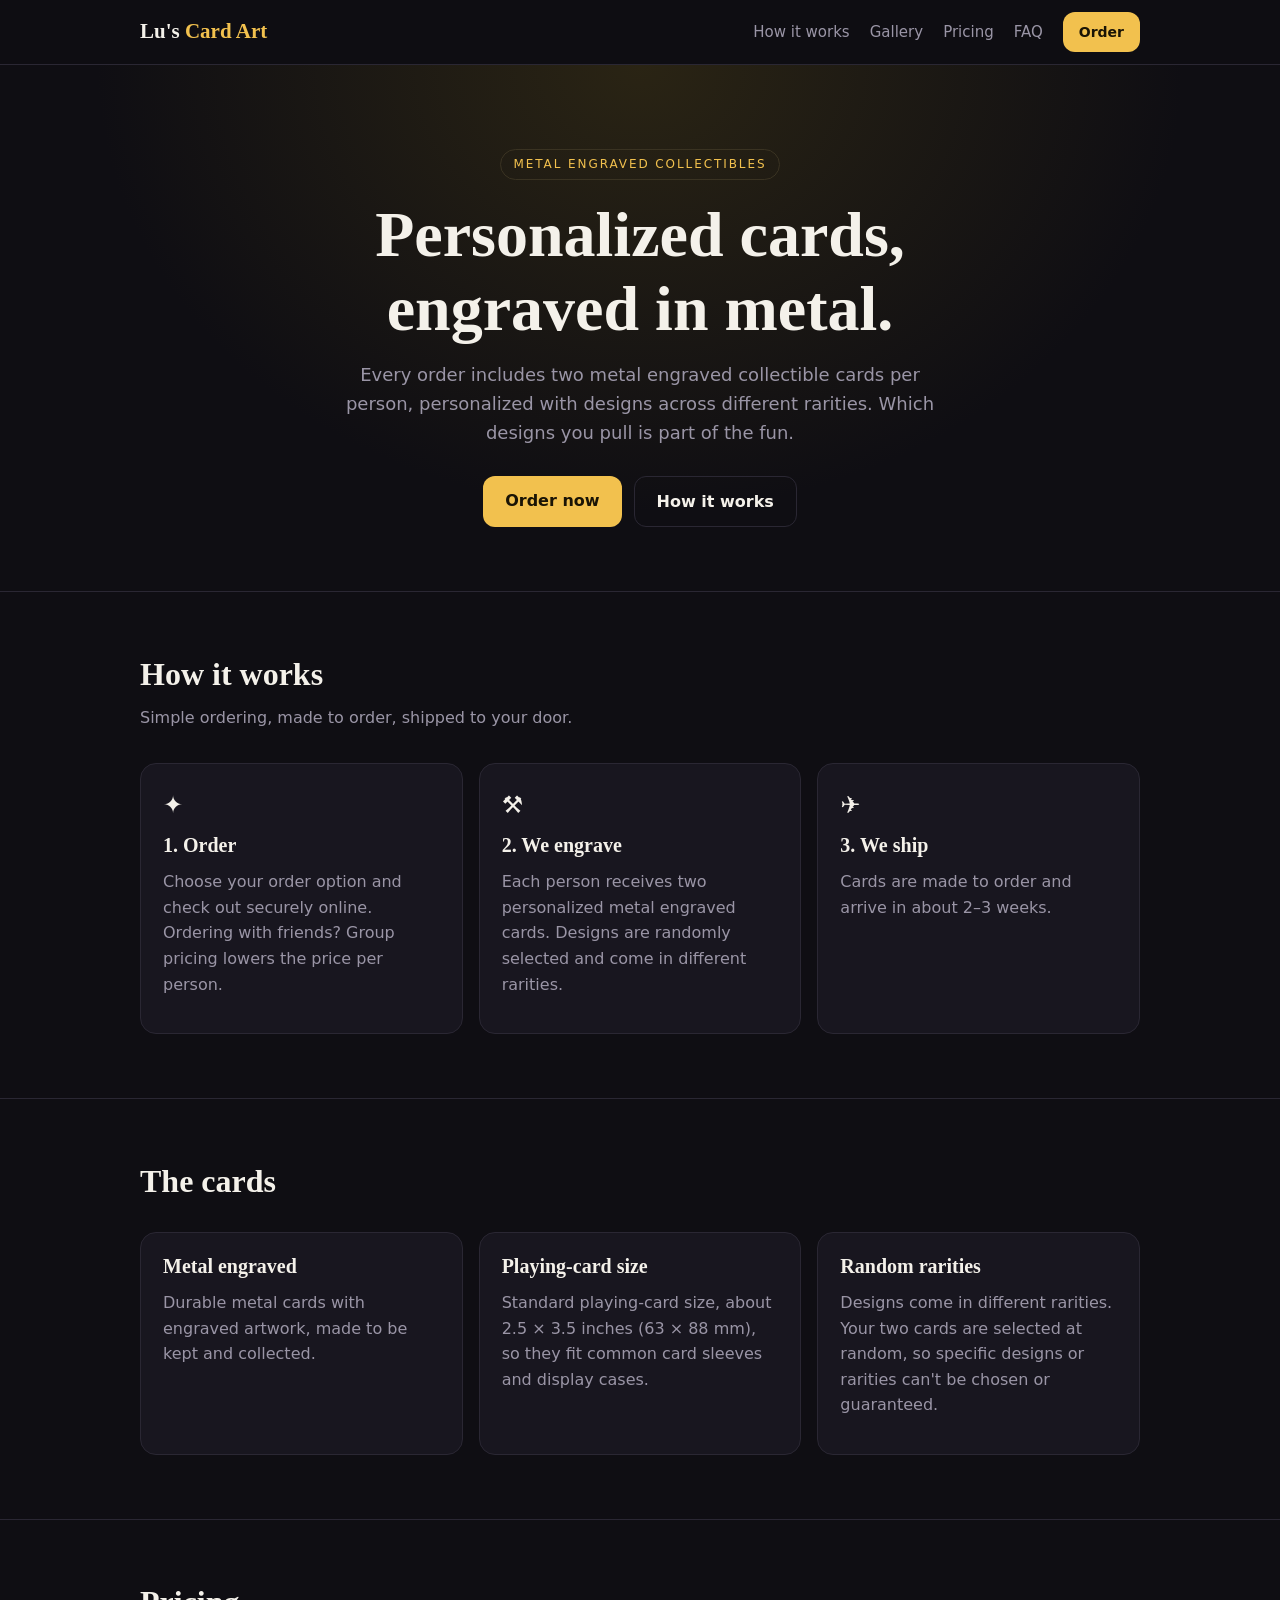
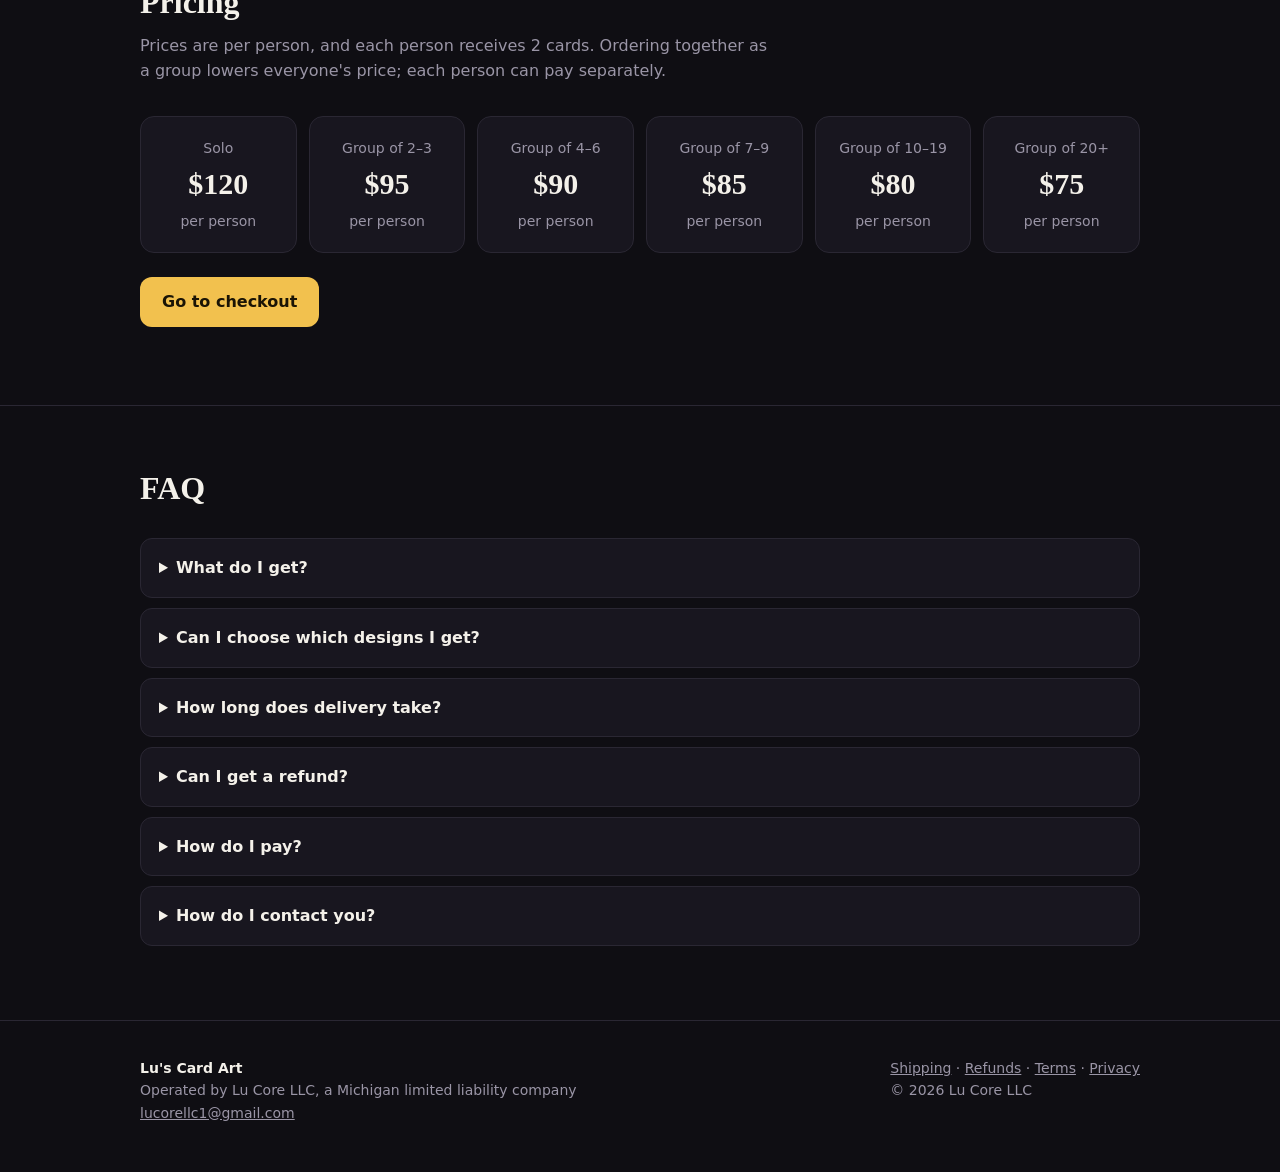
==== index.html @ 7b667720 "Initial site Co-Authored-By: Claude Opus 5.5 <noreply@anthropic.com> Claude-Session: https://claude." ====
<!DOCTYPE html>
<html lang="en">
<head>
<meta charset="utf-8">
<meta name="viewport" content="width=device-width, initial-scale=1">
<title>Lu's Card Art — Personalized Metal Engraved Collectible Cards</title>
<meta name="description" content="Lu's Card Art makes personalized, metal engraved collectible cards in playing-card size, with designs across different rarities. Operated by Lu Core LLC, Michigan.">
<link rel="stylesheet" href="/site.css">
</head>
<body>
<nav class="nav">
  <div class="container">
    <a class="brand" href="/">Lu's <span>Card Art</span></a>
    <div class="nav-links">
      <a href="#how">How it works</a>
      <a href="#gallery">Gallery</a>
      <a href="#pricing">Pricing</a>
      <a href="#faq">FAQ</a>
      <a class="btn" href="#" data-checkout>Order</a>
    </div>
  </div>
</nav>

<header class="hero">
  <div class="container">
    <div class="eyebrow">Metal engraved collectibles</div>
    <h1>Personalized cards,<br>engraved in metal.</h1>
    <p>Every order includes two metal engraved collectible cards per person, personalized with designs across different rarities. Which designs you pull is part of the fun.</p>
    <div class="cta">
      <a class="btn" href="#" data-checkout>Order now</a>
      <a class="btn ghost" href="#how">How it works</a>
    </div>
  </div>
</header>

<section id="how">
  <div class="container">
    <div class="section-head">
      <h2>How it works</h2>
      <p class="muted">Simple ordering, made to order, shipped to your door.</p>
    </div>
    <div class="grid3">
      <div class="card"><div class="icon">✦</div><h3>1. Order</h3><p class="muted">Choose your order option and check out securely online. Ordering with friends? Group pricing lowers the price per person.</p></div>
      <div class="card"><div class="icon">⚒</div><h3>2. We engrave</h3><p class="muted">Each person receives two personalized metal engraved cards. Designs are randomly selected and come in different rarities.</p></div>
      <div class="card"><div class="icon">✈</div><h3>3. We ship</h3><p class="muted">Cards are made to order and arrive in about 2–3 weeks.</p></div>
    </div>
  </div>
</section>

<section id="details">
  <div class="container">
    <div class="section-head"><h2>The cards</h2></div>
    <div class="grid3">
      <div class="card"><h3>Metal engraved</h3><p class="muted">Durable metal cards with engraved artwork, made to be kept and collected.</p></div>
      <div class="card"><h3>Playing-card size</h3><p class="muted">Standard playing-card size, about 2.5 × 3.5 inches (63 × 88 mm), so they fit common card sleeves and display cases.</p></div>
      <div class="card"><h3>Random rarities</h3><p class="muted">Designs come in different rarities. Your two cards are selected at random, so specific designs or rarities can't be chosen or guaranteed.</p></div>
    </div>
  </div>
</section>

<section id="gallery">
  <div class="container">
    <div class="section-head">
      <h2>Gallery</h2>
      <p class="muted">Real cards from past orders.</p>
    </div>
    <div class="gallery" id="galleryGrid"></div>
  </div>
</section>

<section id="pricing">
  <div class="container">
    <div class="section-head">
      <h2>Pricing</h2>
      <p class="muted">Prices are per person, and each person receives 2 cards. Ordering together as a group lowers everyone's price; each person can pay separately.</p>
    </div>
    <div class="prices">
      <div class="price"><span>Solo</span><b>$120</b><span>per person</span></div>
      <div class="price"><span>Group of 2–3</span><b>$95</b><span>per person</span></div>
      <div class="price"><span>Group of 4–6</span><b>$90</b><span>per person</span></div>
      <div class="price"><span>Group of 7–9</span><b>$85</b><span>per person</span></div>
      <div class="price"><span>Group of 10–19</span><b>$80</b><span>per person</span></div>
      <div class="price"><span>Group of 20+</span><b>$75</b><span>per person</span></div>
    </div>
    <p style="margin-top:24px"><a class="btn" href="#" data-checkout>Go to checkout</a></p>
  </div>
</section>

<section id="faq">
  <div class="container">
    <div class="section-head"><h2>FAQ</h2></div>
    <details><summary>What do I get?</summary><p>Two personalized, metal engraved collectible cards per person, in standard playing-card size.</p></details>
    <details><summary>Can I choose which designs I get?</summary><p>No. Designs are selected at random and come in different rarities, so specific designs or rarities can't be chosen or guaranteed.</p></details>
    <details><summary>How long does delivery take?</summary><p>Cards are made to order and typically arrive within 2–3 weeks of your order.</p></details>
    <details><summary>Can I get a refund?</summary><p>Because every card is personalized and made to order, all sales are final. See our <a href="/policies.html#refunds">refund policy</a>.</p></details>
    <details><summary>How do I pay?</summary><p>Checkout is handled securely by our payment processor. Your card details are never stored on this site.</p></details>
    <details><summary>How do I contact you?</summary><p>Email <a href="mailto:lucorellc1@gmail.com">lucorellc1@gmail.com</a>.</p></details>
  </div>
</section>

<footer class="site">
  <div class="container">
    <div>
      <strong style="color:var(--text)">Lu's Card Art</strong><br>
      Operated by Lu Core LLC, a Michigan limited liability company<br>
      <a href="mailto:lucorellc1@gmail.com">lucorellc1@gmail.com</a>
    </div>
    <div>
      <a href="/policies.html#shipping">Shipping</a> ·
      <a href="/policies.html#refunds">Refunds</a> ·
      <a href="/policies.html#terms">Terms</a> ·
      <a href="/policies.html#privacy">Privacy</a><br>
      © <span id="yr"></span> Lu Core LLC
    </div>
  </div>
</footer>

<script>
  // ---- Add your card photos here ----
  // Put the image files in the public/images folder, then list them below.
  const PHOTOS = [
    // { src: "/images/card1.jpg", caption: "Rare design" },
  ];
  const grid = document.getElementById("galleryGrid");
  PHOTOS.forEach(p => {
    const f = document.createElement("figure");
    const img = document.createElement("img");
    img.src = p.src; img.alt = p.caption || "Lu's Card Art metal engraved card"; img.loading = "lazy";
    img.onerror = () => f.remove();
    f.appendChild(img);
    if (p.caption) { const c = document.createElement("figcaption"); c.textContent = p.caption; f.appendChild(c); }
    grid.appendChild(f);
  });
  if (!PHOTOS.length) document.getElementById("gallery").hidden = true;
  document.getElementById("yr").textContent = new Date().getFullYear();
</script>
<script>
  // ---- Paste your checkout site's address here once it's online ----
  const CHECKOUT_URL = "https://YOUR-CHECKOUT-SITE.vercel.app";
  document.querySelectorAll("[data-checkout]").forEach(a => a.href = CHECKOUT_URL);
</script>
</body>
</html>
---- site.css ----
:root{
  --bg:#0f0e13; --panel:#18161f; --line:#2a2733; --text:#f4f1ea; --muted:#9a95a6;
  --accent:#f2c14e; --accent-ink:#1a1405; --steel:#c9ccd3;
}
*{box-sizing:border-box}
[hidden]{display:none !important}
html{scroll-behavior:smooth}
body{margin:0;background:var(--bg);color:var(--text);
  font:16px/1.6 ui-sans-serif,system-ui,-apple-system,"Segoe UI",Roboto,sans-serif}
a{color:var(--accent)}
.container{max-width:1040px;margin:0 auto;padding:0 20px}
h1,h2,h3{font-family:Georgia,"Times New Roman",serif;font-weight:600;line-height:1.15;margin:0 0 12px}
h2{font-size:32px} h3{font-size:20px}
p{margin:0 0 14px} .muted{color:var(--muted)}

/* nav */
.nav{position:sticky;top:0;z-index:10;background:rgba(15,14,19,.92);backdrop-filter:blur(8px);border-bottom:1px solid var(--line)}
.nav .container{display:flex;align-items:center;justify-content:space-between;height:64px;gap:16px}
.brand{font-family:Georgia,serif;font-size:21px;font-weight:600;color:var(--text);text-decoration:none;white-space:nowrap}
.brand span{color:var(--accent)}
.nav-links{display:flex;gap:20px;align-items:center}
.nav-links a{color:var(--muted);text-decoration:none;font-size:15px}
.nav-links a:hover{color:var(--text)}
.btn{display:inline-block;background:var(--accent);color:var(--accent-ink) !important;font-weight:700;
  padding:12px 22px;border-radius:12px;text-decoration:none;border:0}
.btn.ghost{background:transparent;border:1px solid var(--line);color:var(--text) !important}
.nav .btn{padding:9px 16px;font-size:14px}
@media (max-width:640px){ .nav-links a:not(.btn){display:none} }

/* hero */
.hero{padding:84px 0 64px;text-align:center;
  background:radial-gradient(ellipse at 50% 0%,#2a2414 0%,transparent 60%)}
.eyebrow{display:inline-block;font-size:12px;letter-spacing:.16em;text-transform:uppercase;color:var(--accent);
  border:1px solid #3a3322;border-radius:999px;padding:5px 12px;margin-bottom:18px}
.hero h1{font-size:clamp(38px,7vw,64px);margin-bottom:16px}
.hero p{font-size:18px;color:var(--muted);max-width:620px;margin:0 auto 28px}
.hero .cta{display:flex;gap:12px;justify-content:center;flex-wrap:wrap}

section{padding:64px 0;border-top:1px solid var(--line)}
.section-head{max-width:640px;margin-bottom:32px}

/* features */
.grid3{display:grid;grid-template-columns:repeat(auto-fit,minmax(220px,1fr));gap:16px}
.card{background:var(--panel);border:1px solid var(--line);border-radius:16px;padding:22px}
.card .icon{font-size:24px;margin-bottom:10px}

/* gallery */
.gallery{display:grid;grid-template-columns:repeat(auto-fill,minmax(200px,1fr));gap:16px}
.gallery figure{margin:0;background:var(--panel);border:1px solid var(--line);border-radius:16px;overflow:hidden}
.gallery img{display:block;width:100%;aspect-ratio:5/7;object-fit:cover;background:#111}
.gallery figcaption{padding:10px 14px;font-size:14px;color:var(--muted)}

/* pricing */
.prices{display:grid;grid-template-columns:repeat(auto-fit,minmax(150px,1fr));gap:12px}
.price{background:var(--panel);border:1px solid var(--line);border-radius:14px;padding:18px;text-align:center}
.price b{display:block;font-family:Georgia,serif;font-size:30px}
.price span{color:var(--muted);font-size:14px}

/* faq */
details{background:var(--panel);border:1px solid var(--line);border-radius:12px;padding:16px 18px;margin-bottom:10px}
summary{cursor:pointer;font-weight:650}
details p{margin:10px 0 0;color:var(--muted)}

/* footer */
footer.site{border-top:1px solid var(--line);padding:36px 0 48px;color:var(--muted);font-size:14px}
footer.site .container{display:flex;justify-content:space-between;gap:24px;flex-wrap:wrap}
footer.site a{color:var(--muted)}

/* policies */
.doc{max-width:760px;margin:0 auto;padding:56px 20px}
.doc h1{font-size:40px}
.doc h2{font-size:26px;margin-top:40px;padding-top:24px;border-top:1px solid var(--line)}
.doc ul{padding-left:20px;margin:0 0 14px}
.doc li{margin-bottom:6px}
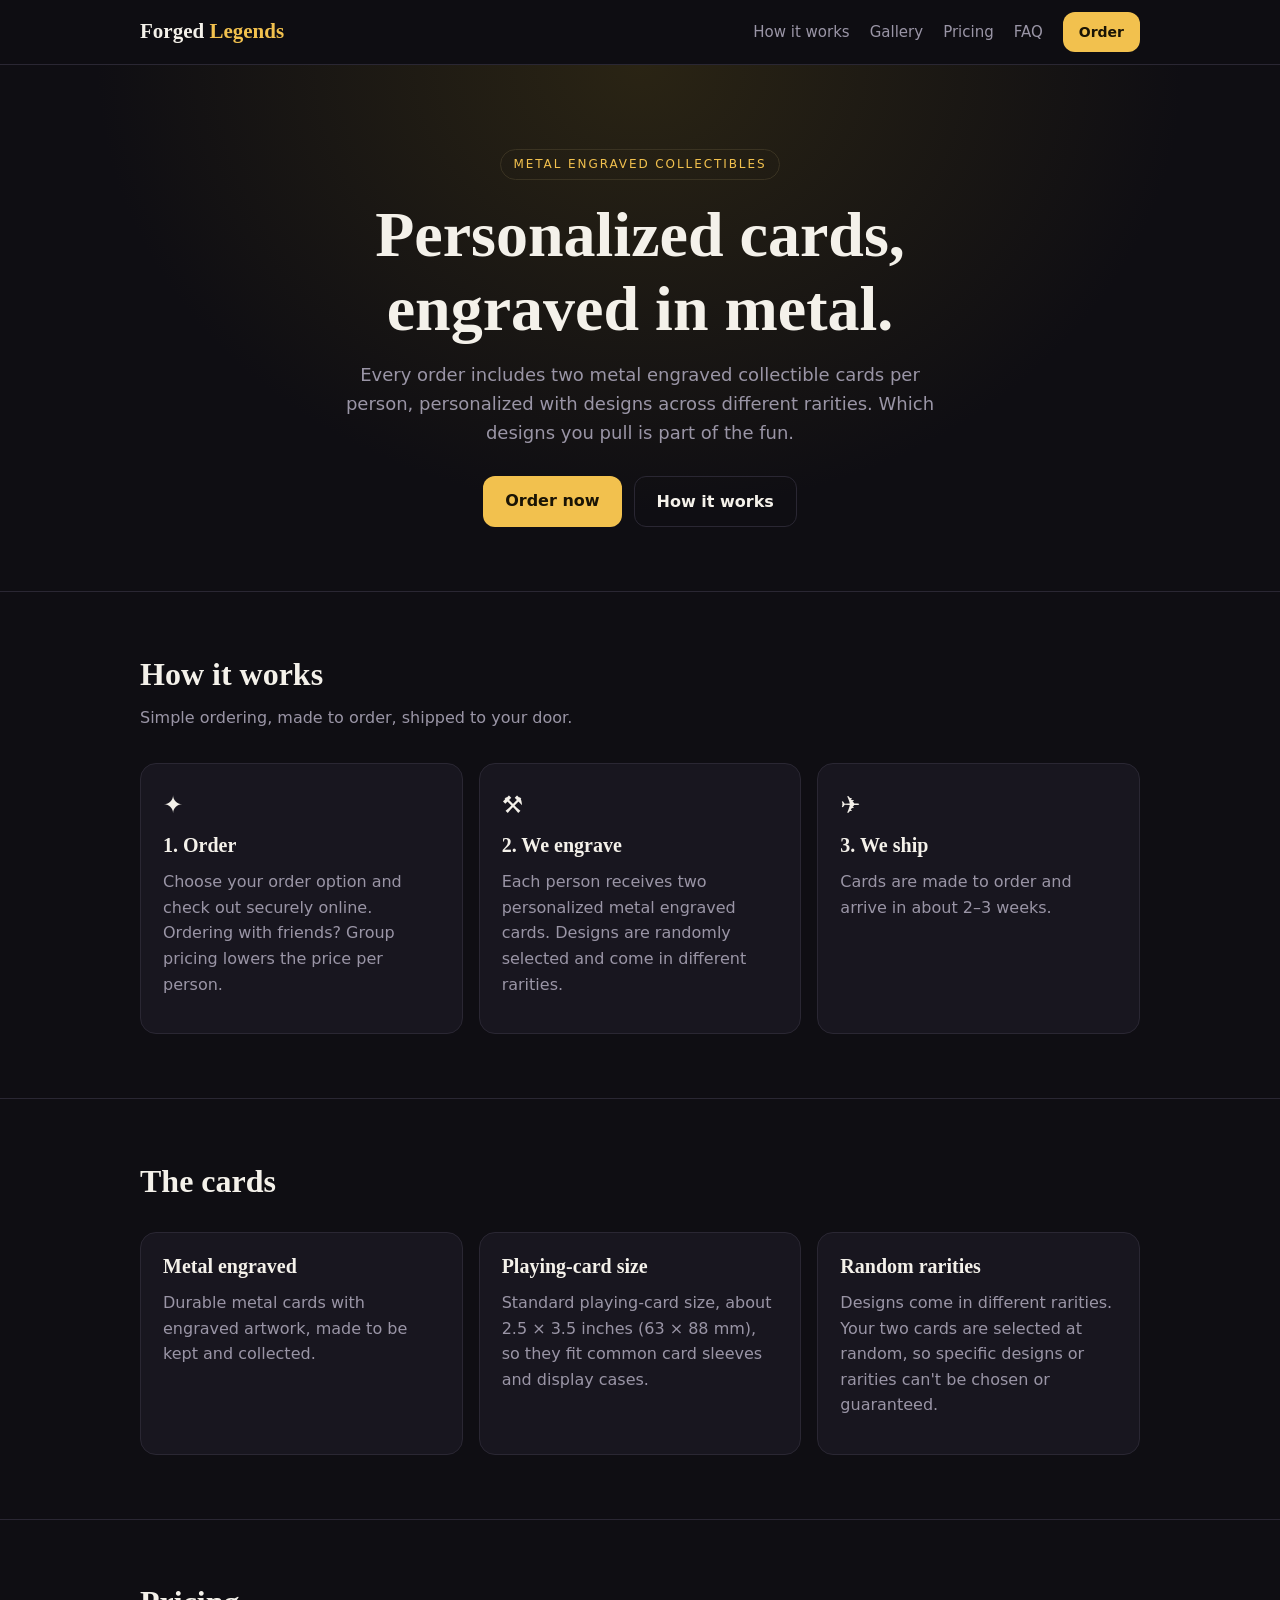
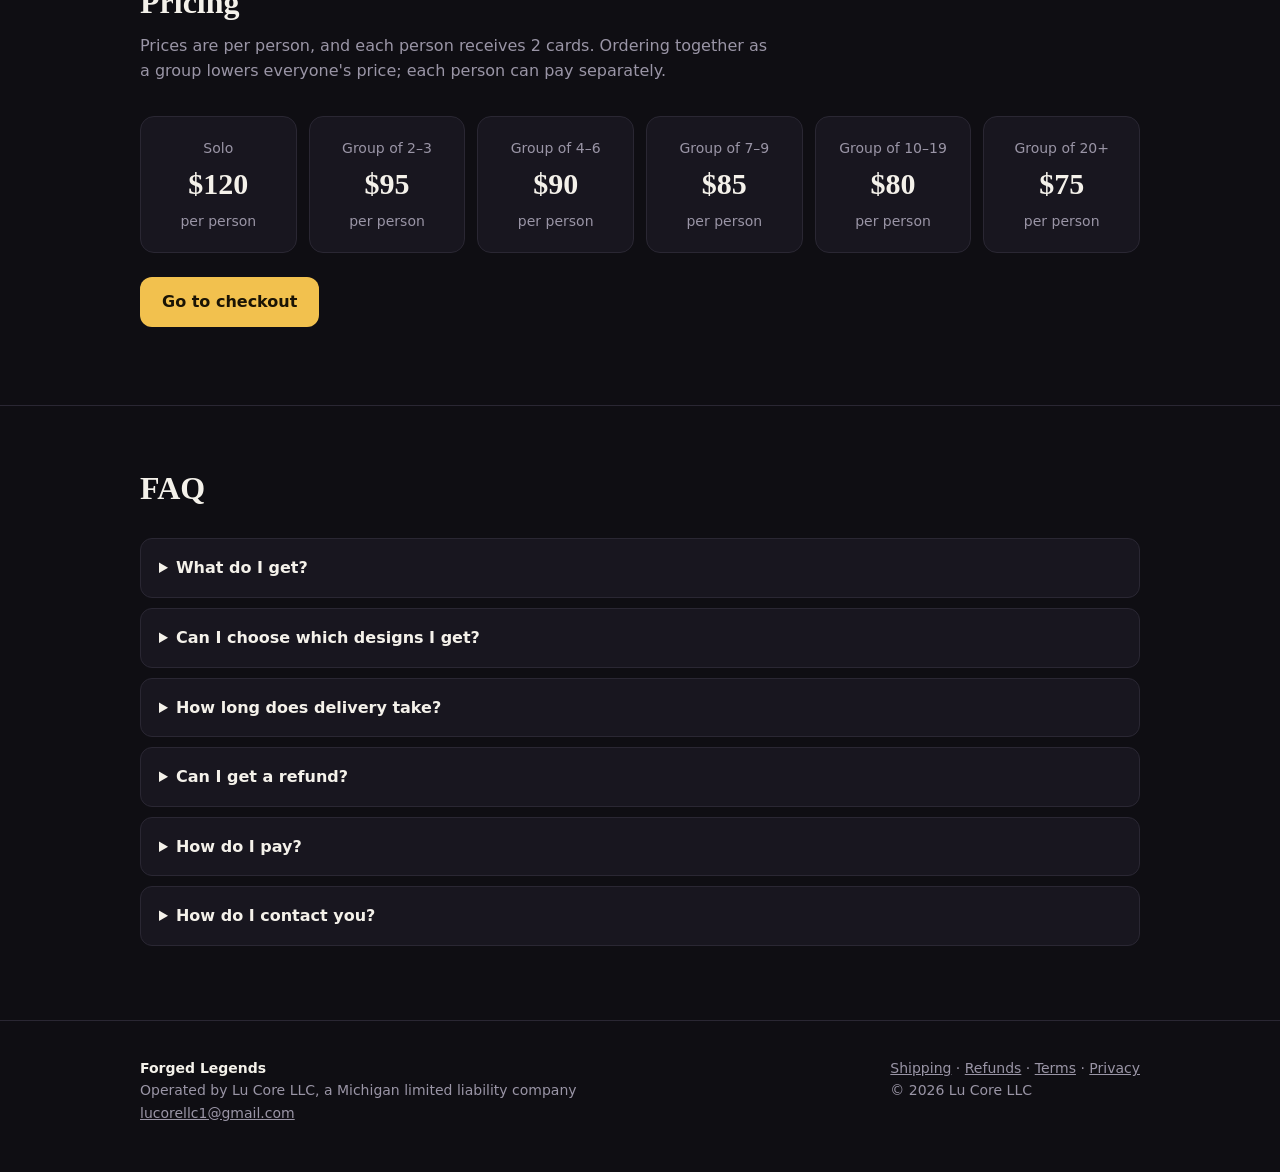
==== commit 84763027: "Rename brand to Forged Legends Co-Authored-By: Claude Opus 5.5 <noreply@anthropic.com> Claude-Sessio" ====
--- a/index.html
+++ b/index.html
@@ -3,14 +3,14 @@
 <head>
 <meta charset="utf-8">
 <meta name="viewport" content="width=device-width, initial-scale=1">
-<title>Lu's Card Art — Personalized Metal Engraved Collectible Cards</title>
-<meta name="description" content="Lu's Card Art makes personalized, metal engraved collectible cards in playing-card size, with designs across different rarities. Operated by Lu Core LLC, Michigan.">
+<title>Forged Legends — Personalized Metal Engraved Collectible Cards</title>
+<meta name="description" content="Forged Legends makes personalized, metal engraved collectible cards in playing-card size, with designs across different rarities. Operated by Lu Core LLC, Michigan.">
 <link rel="stylesheet" href="/site.css">
 </head>
 <body>
 <nav class="nav">
   <div class="container">
-    <a class="brand" href="/">Lu's <span>Card Art</span></a>
+    <a class="brand" href="/">Forged <span>Legends</span></a>
     <div class="nav-links">
       <a href="#how">How it works</a>
       <a href="#gallery">Gallery</a>
@@ -101,7 +101,7 @@
 <footer class="site">
   <div class="container">
     <div>
-      <strong style="color:var(--text)">Lu's Card Art</strong><br>
+      <strong style="color:var(--text)">Forged Legends</strong><br>
       Operated by Lu Core LLC, a Michigan limited liability company<br>
       <a href="mailto:lucorellc1@gmail.com">lucorellc1@gmail.com</a>
     </div>
@@ -125,7 +125,7 @@
   PHOTOS.forEach(p => {
     const f = document.createElement("figure");
     const img = document.createElement("img");
-    img.src = p.src; img.alt = p.caption || "Lu's Card Art metal engraved card"; img.loading = "lazy";
+    img.src = p.src; img.alt = p.caption || "Forged Legends metal engraved card"; img.loading = "lazy";
     img.onerror = () => f.remove();
     f.appendChild(img);
     if (p.caption) { const c = document.createElement("figcaption"); c.textContent = p.caption; f.appendChild(c); }
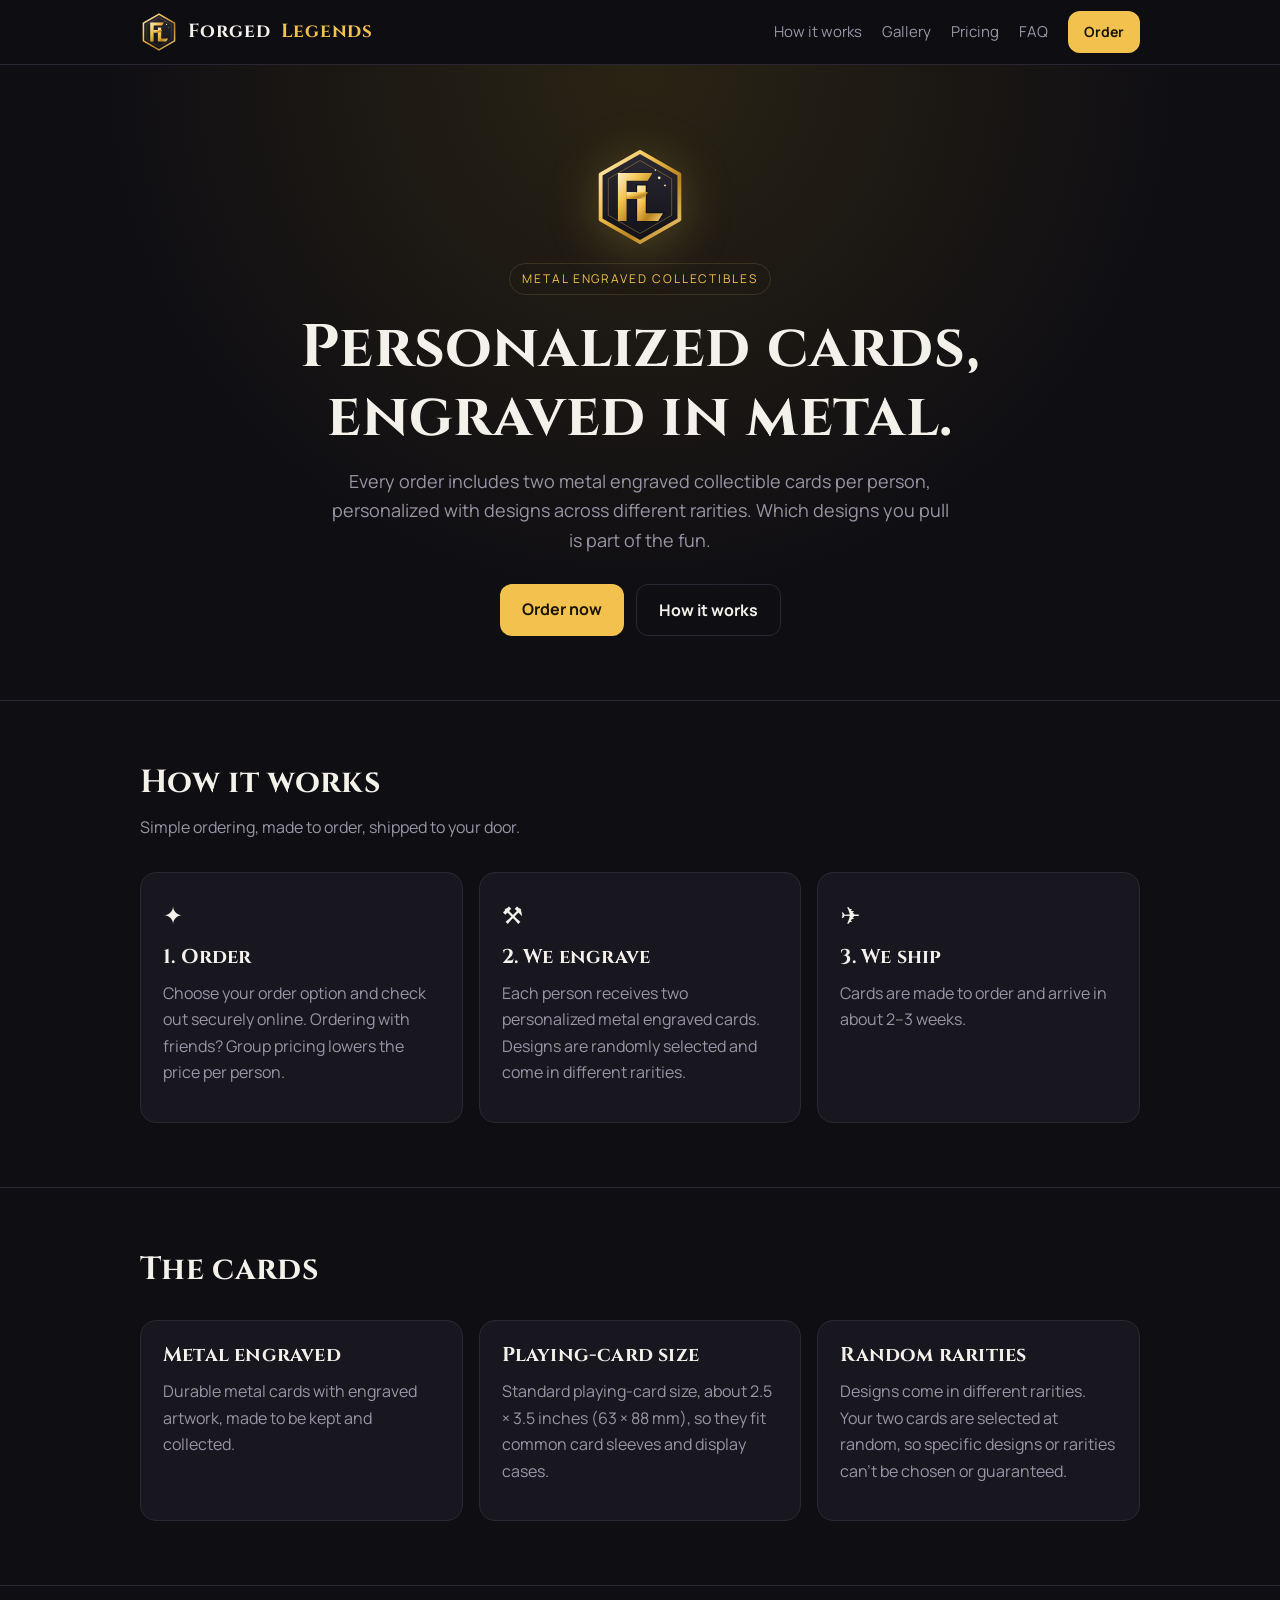
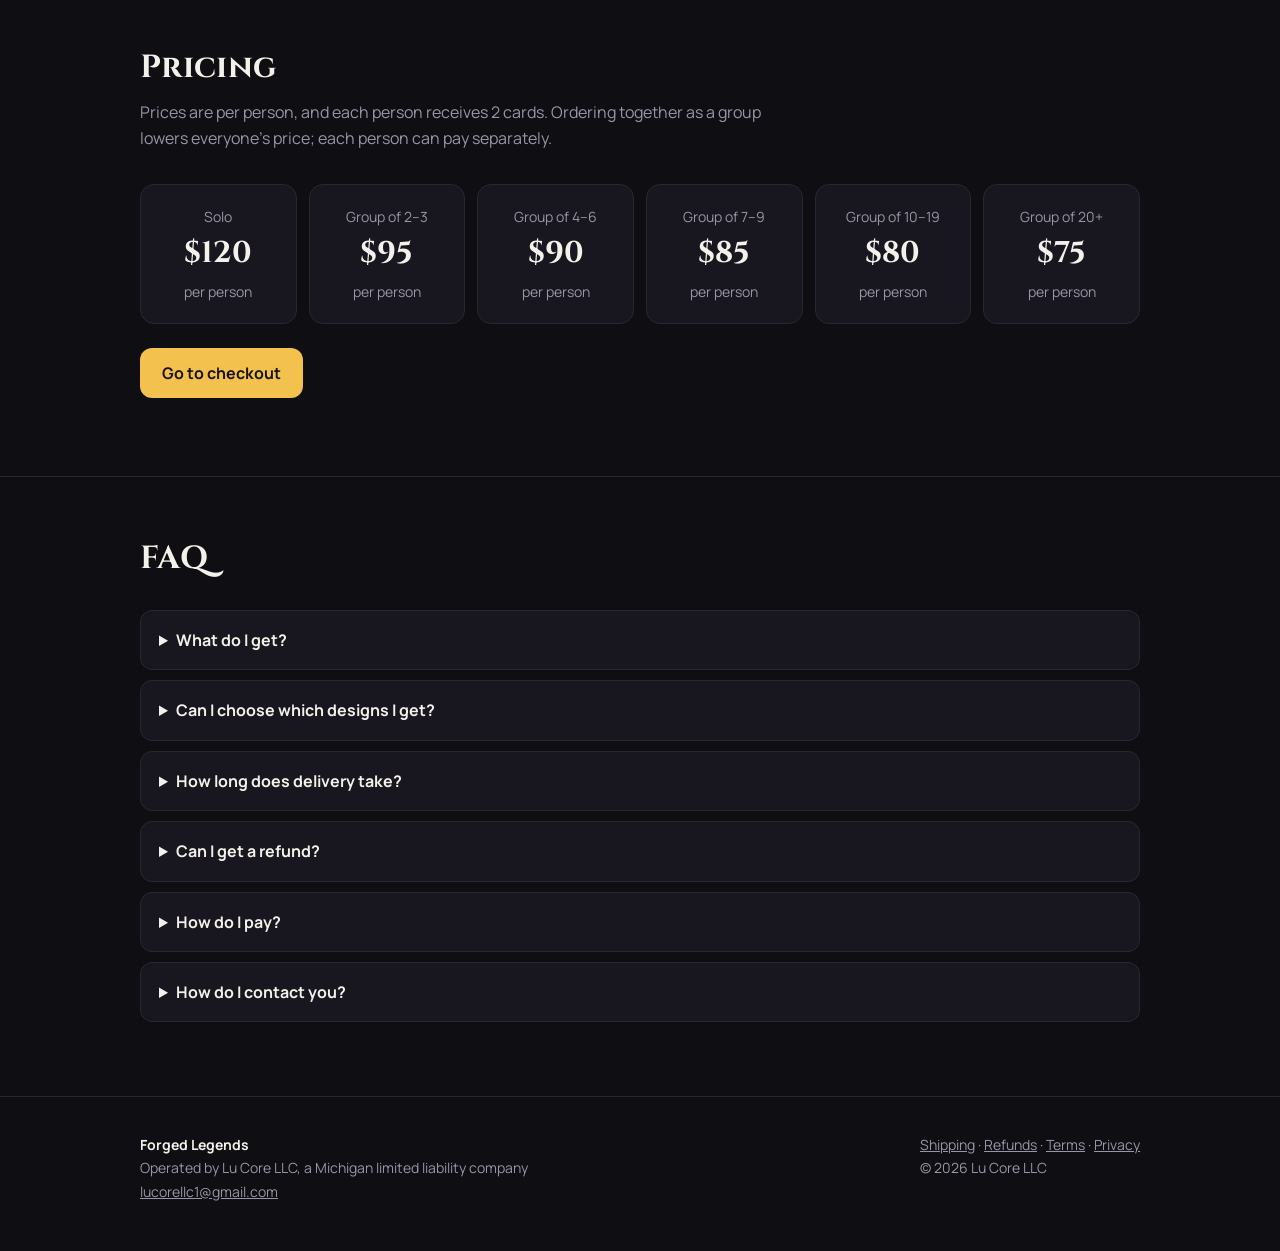
==== commit f7009fda: "New fonts (Cinzel + Manrope) and FL logo Co-Authored-By: Claude Opus 5.5 <noreply@anthropic.com> Cla" ====
--- a/index.html
+++ b/index.html
@@ -5,12 +5,14 @@
 <meta name="viewport" content="width=device-width, initial-scale=1">
 <title>Forged Legends — Personalized Metal Engraved Collectible Cards</title>
 <meta name="description" content="Forged Legends makes personalized, metal engraved collectible cards in playing-card size, with designs across different rarities. Operated by Lu Core LLC, Michigan.">
+<link rel="icon" href="/logo.svg" type="image/svg+xml">
+<link rel="stylesheet" href="/fonts/fonts.css">
 <link rel="stylesheet" href="/site.css">
 </head>
 <body>
 <nav class="nav">
   <div class="container">
-    <a class="brand" href="/">Forged <span>Legends</span></a>
+    <a class="brand" href="/"><img src="/logo.svg" alt="">Forged <span>Legends</span></a>
     <div class="nav-links">
       <a href="#how">How it works</a>
       <a href="#gallery">Gallery</a>
@@ -23,6 +25,7 @@
 
 <header class="hero">
   <div class="container">
+    <img class="hero-logo" src="/logo.svg" alt="Forged Legends logo">
     <div class="eyebrow">Metal engraved collectibles</div>
     <h1>Personalized cards,<br>engraved in metal.</h1>
     <p>Every order includes two metal engraved collectible cards per person, personalized with designs across different rarities. Which designs you pull is part of the fun.</p>
--- a/fonts/fonts.css
+++ b/fonts/fonts.css
@@ -0,0 +1,5 @@
+@font-face{font-family:"Cinzel";font-style:normal;font-weight:600;font-display:swap;src:url(/fonts/cinzel-600.woff2) format("woff2")}
+@font-face{font-family:"Cinzel";font-style:normal;font-weight:700;font-display:swap;src:url(/fonts/cinzel-700.woff2) format("woff2")}
+@font-face{font-family:"Manrope";font-style:normal;font-weight:400;font-display:swap;src:url(/fonts/manrope-400.woff2) format("woff2")}
+@font-face{font-family:"Manrope";font-style:normal;font-weight:600;font-display:swap;src:url(/fonts/manrope-600.woff2) format("woff2")}
+@font-face{font-family:"Manrope";font-style:normal;font-weight:700;font-display:swap;src:url(/fonts/manrope-700.woff2) format("woff2")}
--- a/site.css
+++ b/site.css
@@ -6,17 +6,18 @@
 [hidden]{display:none !important}
 html{scroll-behavior:smooth}
 body{margin:0;background:var(--bg);color:var(--text);
-  font:16px/1.6 ui-sans-serif,system-ui,-apple-system,"Segoe UI",Roboto,sans-serif}
+  font:16px/1.65 "Manrope",ui-sans-serif,system-ui,-apple-system,"Segoe UI",Roboto,sans-serif}
 a{color:var(--accent)}
 .container{max-width:1040px;margin:0 auto;padding:0 20px}
-h1,h2,h3{font-family:Georgia,"Times New Roman",serif;font-weight:600;line-height:1.15;margin:0 0 12px}
+h1,h2,h3{font-family:"Cinzel",Georgia,"Times New Roman",serif;font-weight:700;line-height:1.15;margin:0 0 12px;letter-spacing:.01em}
 h2{font-size:32px} h3{font-size:20px}
 p{margin:0 0 14px} .muted{color:var(--muted)}
 
 /* nav */
 .nav{position:sticky;top:0;z-index:10;background:rgba(15,14,19,.92);backdrop-filter:blur(8px);border-bottom:1px solid var(--line)}
 .nav .container{display:flex;align-items:center;justify-content:space-between;height:64px;gap:16px}
-.brand{font-family:Georgia,serif;font-size:21px;font-weight:600;color:var(--text);text-decoration:none;white-space:nowrap}
+.brand{display:flex;align-items:center;gap:10px;font-family:"Cinzel",Georgia,"Times New Roman",serif;font-size:19px;font-weight:700;letter-spacing:.04em;color:var(--text);text-decoration:none;white-space:nowrap}
+.brand img{width:38px;height:38px}
 .brand span{color:var(--accent)}
 .nav-links{display:flex;gap:20px;align-items:center}
 .nav-links a{color:var(--muted);text-decoration:none;font-size:15px}
@@ -32,7 +33,8 @@
   background:radial-gradient(ellipse at 50% 0%,#2a2414 0%,transparent 60%)}
 .eyebrow{display:inline-block;font-size:12px;letter-spacing:.16em;text-transform:uppercase;color:var(--accent);
   border:1px solid #3a3322;border-radius:999px;padding:5px 12px;margin-bottom:18px}
-.hero h1{font-size:clamp(38px,7vw,64px);margin-bottom:16px}
+.hero h1{font-size:clamp(34px,6.4vw,60px);margin-bottom:16px}
+.hero-logo{width:96px;height:96px;margin:0 auto 18px;display:block;filter:drop-shadow(0 6px 24px rgba(242,193,78,.25))}
 .hero p{font-size:18px;color:var(--muted);max-width:620px;margin:0 auto 28px}
 .hero .cta{display:flex;gap:12px;justify-content:center;flex-wrap:wrap}
 
@@ -53,7 +55,7 @@
 /* pricing */
 .prices{display:grid;grid-template-columns:repeat(auto-fit,minmax(150px,1fr));gap:12px}
 .price{background:var(--panel);border:1px solid var(--line);border-radius:14px;padding:18px;text-align:center}
-.price b{display:block;font-family:Georgia,serif;font-size:30px}
+.price b{display:block;font-family:"Cinzel",Georgia,"Times New Roman",serif;font-size:30px}
 .price span{color:var(--muted);font-size:14px}
 
 /* faq */
